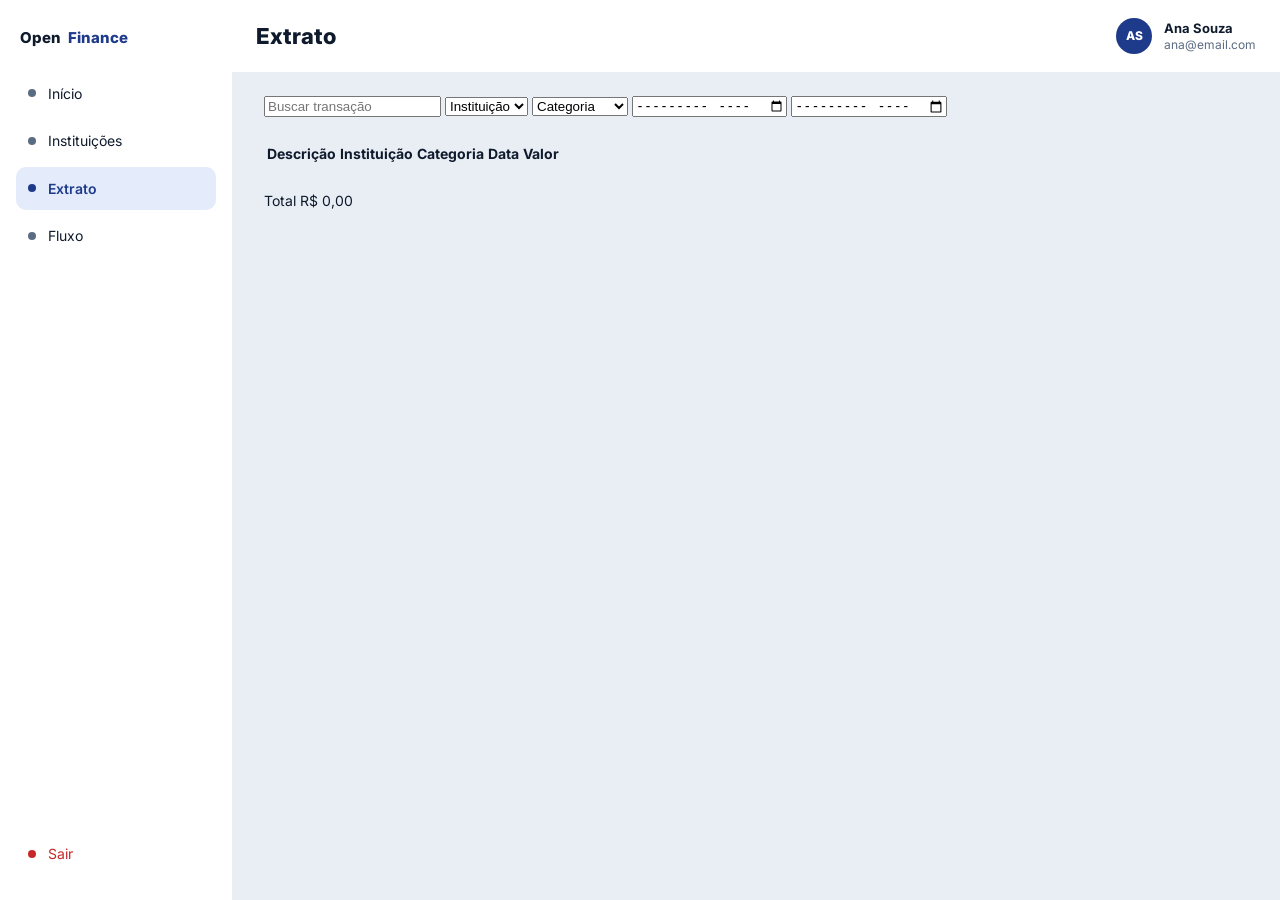
==== extrato.html @ b5f4c456 "Add files via upload Adicionados extratos e fluxos" ====
<!DOCTYPE html>
<html lang="pt-BR">
<head>
  <meta charset="UTF-8">
  <meta name="viewport" content="width=device-width, initial-scale=1">
  <title>Extrato · Open Finance Hub</title>

  <!-- Fonte Inter (Google Fonts) -->
  <link rel="preconnect" href="https://fonts.googleapis.com">
  <link rel="preconnect" href="https://fonts.gstatic.com" crossorigin>
  <link href="https://fonts.googleapis.com/css2?family=IM+Fell+DW+Pica:ital@0;1&family=Inter:ital,opsz,wght@0,14..32,100..900;1,14..32,100..900&display=swap" rel="stylesheet">

  <link rel="stylesheet" href="css/base.css">
  <link rel="stylesheet" href="css/layout.css">
  <link rel="stylesheet" href="css/componentes.css">
  <link rel="stylesheet" href="css/extrato.css">
</head>
<body>

  <div class="app">

    <!-- Fundo escuro atrás do menu no mobile (fecha o menu ao clicar) -->
    <div class="overlay" id="overlay" hidden></div>

    <!-- ===== Barra lateral ===== -->
    <aside class="sidebar" id="sidebar">
      <p class="sidebar__logo">Open <span>Finance</span></p>

      <nav class="menu" aria-label="Navegação principal">
        <ul class="menu__list">
          <li><a href="inicio.html" class="menu__link">Início</a></li>
          <li><a href="instituicoes.html" class="menu__link">Instituições</a></li>
          <li><a href="extrato.html" class="menu__link is-active" aria-current="page">Extrato</a></li>
          <li><a href="fluxo.html" class="menu__link">Fluxo</a></li>
        </ul>
      </nav>

      <button type="button" class="logout" id="btn-sair">Sair</button>
    </aside>

    <!-- ===== Área principal ===== -->
    <div class="content">

      <!-- Topo: título da tela + perfil -->
      <header class="topbar">
        <div class="topbar__left">
          <button
            type="button"
            class="hamburger"
            id="btn-menu"
            aria-label="Abrir menu"
            aria-controls="sidebar"
            aria-expanded="false">
            <span class="hamburger__bar"></span>
            <span class="hamburger__bar"></span>
            <span class="hamburger__bar"></span>
          </button>
          <h1 class="topbar__title">Extrato</h1>
        </div>

        <div class="profile">
          <span class="profile__avatar" aria-hidden="true">AS</span>
          <div class="profile__info">
            <span class="profile__name">Ana Souza</span>
            <span class="profile__email">ana@email.com</span>
          </div>
        </div>
      </header>

      <main class="main" id="conteudo">

        <!-- Filtros -->
        <form class="filtros" role="search" aria-label="Filtrar transações" onsubmit="return false">
          <label class="sr-only" for="busca">Buscar transação</label>
          <input class="filtros__campo filtros__busca" type="search" id="busca" placeholder="Buscar transação">

          <label class="sr-only" for="instituicao">Instituição</label>
          <select class="filtros__campo" id="instituicao">
            <option value="">Instituição</option>
            <option>Nubank</option>
            <option>Inter</option>
          </select>

          <label class="sr-only" for="categoria">Categoria</label>
          <select class="filtros__campo" id="categoria">
            <option value="">Categoria</option>
            <option>Alimentação</option>
            <option>Receita</option>
          </select>

          <label class="sr-only" for="de">Período inicial (mês e ano)</label>
          <input class="filtros__campo" type="month" id="de" aria-describedby="erro-datas">
          <label class="sr-only" for="ate">Período final (mês e ano)</label>
          <input class="filtros__campo" type="month" id="ate" aria-describedby="erro-datas">
        </form>

        <!-- Erro de período: aparece só quando "De" é depois de "Até" -->
        <p class="aviso-erro" id="erro-datas" role="alert" hidden></p>

        <!-- Filtros aplicados -->
        <section class="aplicados" id="aplicados" aria-label="Filtros aplicados" hidden>
          <div>
            <p class="aplicados__rotulo">Filtros aplicados:</p>
            <ul class="chips" id="chips"></ul>
          </div>
          <button type="button" class="link-btn" id="limpar">Limpar filtros</button>
        </section>

        <!-- Tabela de transações / estado vazio -->
        <section class="tx" aria-label="Transações">
          <div class="tx__scroll" id="tx-tabela">
            <table class="tx__table">
              <thead>
                <tr>
                  <th scope="col">Descrição</th>
                  <th scope="col">Instituição</th>
                  <th scope="col">Categoria</th>
                  <th scope="col">Data</th>
                  <th scope="col" class="tx__num">Valor</th>
                </tr>
              </thead>
              <tbody id="tx-linhas"></tbody>
            </table>
          </div>
          <div class="vazio" id="vazio" hidden>
            <p class="vazio__titulo">Nenhuma transação encontrada</p>
            <p class="vazio__texto" id="vazio-texto">Ajuste o período para ver resultados.</p>
          </div>
        </section>

        <p class="total" aria-live="polite">
          <span>Total</span>
          <span id="total">R$ 0,00</span>
        </p>
      </main>
    </div>
  </div>

  <script src="js/layout.js"></script>
  <script src="js/extrato.js"></script>
</body>
</html>
---- css/base.css ----
/* ==========================================================
   Open Finance Hub — base.css
   Design System + reset, compartilhados por TODAS as telas.
   Toda página nova deve carregar este arquivo primeiro.
   ========================================================== */

/* ---------- 1. Design System (variáveis globais) ---------- */
:root {
  /* Cores */
  --cor-pri:   rgba(30, 58, 138, 1);     /* Azul escuro principal */
  --cor-pri2:  rgba(228, 235, 251, 1);   /* Fundo de chips/avisos */
  --cor-on:    rgba(255, 255, 255, 1);   /* Texto sobre primária */
  --cor-ok:    rgba(11, 138, 76, 1);     /* Verde sucesso */
  --cor-okbg:  rgba(224, 244, 234, 1);   /* Fundo sucesso */
  --cor-bad:   rgba(198, 40, 40, 1);     /* Vermelho erro */
  --cor-badbg: rgba(253, 234, 234, 1);   /* Fundo erro */
  --cor-wn:    rgba(154, 91, 0, 1);      /* Atenção */
  --cor-wnbg:  rgba(255, 241, 214, 1);   /* Fundo atenção */
  --cor-bg:    rgba(233, 237, 244, 1);   /* Fundo da página */
  --cor-sf:    rgba(255, 255, 255, 1);   /* Superfícies/cards */
  --cor-tx:    rgba(15, 27, 45, 1);      /* Texto principal */
  --cor-mu:    rgba(91, 107, 130, 1);    /* Texto de apoio */
  --cor-ln:    rgba(219, 226, 236, 1);   /* Bordas e divisores */

  /* Tipografia (Inter) — shorthand: peso tamanho/altura-de-linha família */
  --font-28-extrabold: 800 28px/1.2 "Inter", sans-serif;  /* Patrimônio total */
  --font-22-extrabold: 800 22px/1.2 "Inter", sans-serif;  /* Título de tela */
  --font-16-extrabold: 800 16px/1.3 "Inter", sans-serif;  /* Título de seção */
  --font-14-regular:   400 14px/1.4 "Inter", sans-serif;  /* Corpo e valores */
  --font-12-semibold:  600 12px/1.4 "Inter", sans-serif;  /* Rótulo */
  --font-12-regular:   400 12px/1.4 "Inter", sans-serif;  /* Apoio e legendas */

  /* Espaçamentos */
  --esp-4:  4px;
  --esp-8:  8px;
  --esp-12: 12px;
  --esp-16: 16px;
  --esp-24: 24px;

  /* Raios */
  --raio-10: 10px;  /* inputs */
  --raio-14: 14px;  /* cards */
  --raio-20: 20px;  /* sheets */
}

/* ---------- 2. Reset básico ---------- */
*, *::before, *::after { box-sizing: border-box; }

body {
  margin: 0;
  font: var(--font-14-regular);
  color: var(--cor-tx);
  background: var(--cor-bg);
}

h1, h2, h3, p, ul { margin: 0; padding: 0; }
ul { list-style: none; }

button { font: inherit; cursor: pointer; }

/* Texto só para leitores de tela */
.sr-only {
  position: absolute;
  width: 1px;
  height: 1px;
  overflow: hidden;
  clip: rect(0 0 0 0);
  white-space: nowrap;
}

/* ---------- 3. Foco visível (links e botões de todas as telas) ---------- */
a:focus-visible,
button:focus-visible {
  outline: 2px solid var(--cor-pri);
  outline-offset: 2px;
  border-radius: var(--raio-10);
}
---- css/layout.css ----
/* ==========================================================
   Open Finance Hub — layout.css
   Estrutura das telas logadas: sidebar, topo, perfil, menu mobile.
   Depende de base.css
   ========================================================== */

:root {
  /* Largura da barra lateral */
  --largura-sidebar: 232px;
}

/* ---------- 4. Estrutura geral (desktop) ---------- */
.app {
  display: grid;
  grid-template-columns: var(--largura-sidebar) 1fr;
  min-height: 100vh;
}

.content {
  display: flex;
  flex-direction: column;
  min-width: 0;   /* evita estouro de largura dentro do grid */
}

/* ---------- 5. Barra lateral ---------- */
.sidebar {
  position: sticky;      /* fixa à esquerda durante a rolagem */
  top: 0;
  display: flex;
  flex-direction: column;
  height: 100vh;
  padding: var(--esp-24) var(--esp-16);
  background: var(--cor-sf);
}

.sidebar__logo {
  margin: var(--esp-4) var(--esp-4) var(--esp-24);
  font: var(--font-16-extrabold);
  font-size: 15px;
}

.sidebar__logo span { color: var(--cor-pri); margin-left: var(--esp-4); }

/* Itens do menu */
.menu__list { display: grid; gap: var(--esp-4); }

.menu__link {
  display: flex;
  align-items: center;
  gap: var(--esp-12);
  padding: var(--esp-12);
  font: var(--font-14-regular);
  color: var(--cor-tx);
  text-decoration: none;
  border-radius: var(--raio-10);
}

/* Bolinha à esquerda de cada item */
.menu__link::before {
  content: "";
  width: 8px;
  height: 8px;
  background: var(--cor-mu);
  border-radius: 50%;
}

.menu__link:hover { background: var(--cor-bg); }

/* Item ativo */
.menu__link.is-active {
  font-weight: 600;
  color: var(--cor-pri);
  background: var(--cor-pri2);
}
.menu__link.is-active::before { background: var(--cor-pri); }

/* Botão Sair (rodapé da sidebar) */
.logout {
  display: flex;
  align-items: center;
  gap: var(--esp-12);
  margin-top: auto;     /* empurra para o final */
  padding: var(--esp-12);
  font: var(--font-14-regular);
  color: var(--cor-bad);
  background: none;
  border: 0;
  border-radius: var(--raio-10);
}

.logout::before {
  content: "";
  width: 8px;
  height: 8px;
  background: var(--cor-bad);
  border-radius: 50%;
}

.logout:hover { background: var(--cor-badbg); }

/* ---------- 6. Topo (header) ---------- */
.topbar {
  display: flex;
  align-items: center;
  justify-content: space-between;
  gap: var(--esp-16);
  height: 72px;
  padding: 0 var(--esp-24) 0 var(--esp-24);
  background: var(--cor-sf);
}

.topbar__left { display: flex; align-items: center; gap: var(--esp-12); }

.topbar__title { font: var(--font-22-extrabold); }

/* Perfil do usuário */
.profile { display: flex; align-items: center; gap: var(--esp-12); }

.profile__avatar {
  display: grid;
  place-items: center;
  width: 36px;
  height: 36px;
  font: var(--font-12-semibold);
  font-weight: 800;
  color: var(--cor-on);
  background: var(--cor-pri);
  border-radius: 50%;
}

.profile__info { display: flex; flex-direction: column; }
.profile__name { font: var(--font-12-semibold); font-weight: 700; font-size: 13px; }
.profile__email { font: var(--font-12-regular); color: var(--cor-mu); }

/* Hambúrguer: escondido no desktop */
.hamburger {
  display: none;
  flex-direction: column;
  justify-content: center;
  gap: 4px;
  width: 40px;
  height: 40px;
  padding: 0 var(--esp-8);
  background: none;
  border: 1px solid var(--cor-ln);
  border-radius: var(--raio-10);
}

.hamburger__bar {
  height: 2px;
  background: var(--cor-tx);
  border-radius: 2px;
}

/* ---------- Área principal (padding e espaçamento padrão das telas) ---------- */
.main {
  display: grid;
  gap: var(--esp-24);
  align-content: start;
  padding: var(--esp-24) 32px;
}

/* ---------- 9. Overlay do menu mobile ---------- */
.overlay {
  position: fixed;
  inset: 0;
  z-index: 10;
  background: rgba(15, 27, 45, 0.45);
}
.overlay[hidden] { display: none; }

/* ---------- Responsividade do layout ---------- */
@media (max-width: 900px) {
  .app { grid-template-columns: 1fr; }

  /* Sidebar vira menu lateral que desliza por cima do conteúdo */
  .sidebar {
    position: fixed;
    inset: 0 auto 0 0;
    z-index: 20;
    width: 260px;
    transform: translateX(-100%);
    transition: transform 0.2s ease;
  }
  .sidebar.is-open { transform: translateX(0); }

  .hamburger { display: flex; }

  .topbar { padding: 0 var(--esp-16); }
  .topbar__title { font-size: 20px; }
  .profile__email { display: none; }

  .main { padding: var(--esp-16); }
}

@media (prefers-reduced-motion: reduce) {
  .sidebar { transition: none; }
}
---- css/componentes.css ----
/* ==========================================================
   Open Finance Hub — componentes.css
   Componentes reutilizados em mais de uma tela.
   Depende de base.css
   ========================================================== */

/* Logo da instituição (quadrado com iniciais) */
.inst-logo {
  display: grid;
  place-items: center;
  flex: none;
  width: 36px;
  height: 36px;
  font: var(--font-12-semibold);
  font-weight: 800;
  color: var(--cor-on);
  border-radius: var(--raio-10);
}
.inst-logo--nu { background: rgba(130, 10, 209, 1); }
.inst-logo--in { background: rgba(236, 108, 0, 1); }
.inst-logo--it { background: rgba(10, 61, 145, 1); }
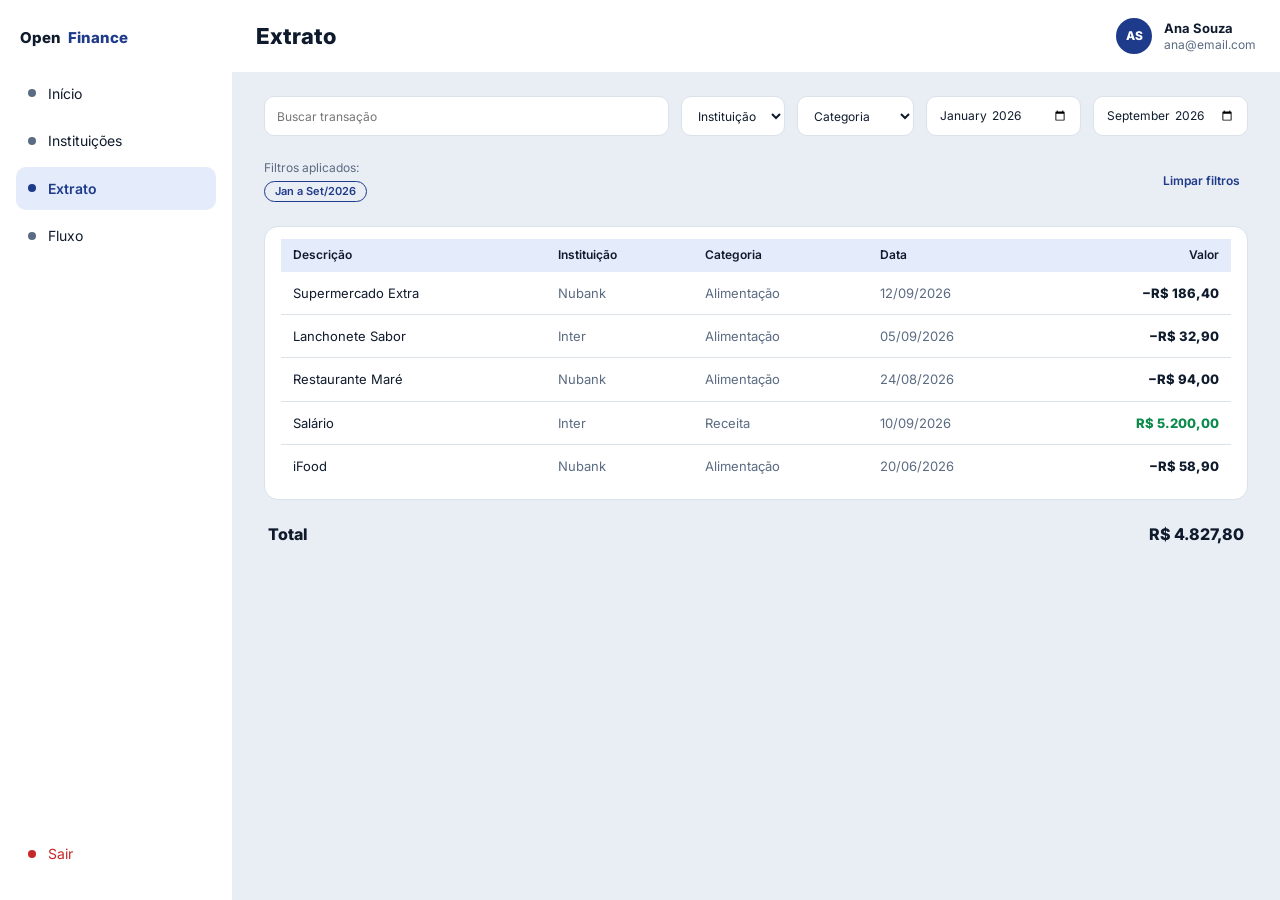
==== commit 39e0a7b6: "ajusta responsividade" ====
--- a/extrato.html
+++ b/extrato.html
@@ -5,7 +5,7 @@
   <meta name="viewport" content="width=device-width, initial-scale=1">
   <title>Extrato · Open Finance Hub</title>
 
-  <!-- Fonte Inter (Google Fonts) -->
+
   <link rel="preconnect" href="https://fonts.googleapis.com">
   <link rel="preconnect" href="https://fonts.gstatic.com" crossorigin>
   <link href="https://fonts.googleapis.com/css2?family=IM+Fell+DW+Pica:ital@0;1&family=Inter:ital,opsz,wght@0,14..32,100..900;1,14..32,100..900&display=swap" rel="stylesheet">
@@ -19,10 +19,10 @@
 
   <div class="app">
 
-    <!-- Fundo escuro atrás do menu no mobile (fecha o menu ao clicar) -->
+    
     <div class="overlay" id="overlay" hidden></div>
 
-    <!-- ===== Barra lateral ===== -->
+    
     <aside class="sidebar" id="sidebar">
       <p class="sidebar__logo">Open <span>Finance</span></p>
 
@@ -38,10 +38,10 @@
       <button type="button" class="logout" id="btn-sair">Sair</button>
     </aside>
 
-    <!-- ===== Área principal ===== -->
+   
     <div class="content">
 
-      <!-- Topo: título da tela + perfil -->
+      
       <header class="topbar">
         <div class="topbar__left">
           <button
@@ -69,7 +69,7 @@
 
       <main class="main" id="conteudo">
 
-        <!-- Filtros -->
+       
         <form class="filtros" role="search" aria-label="Filtrar transações" onsubmit="return false">
           <label class="sr-only" for="busca">Buscar transação</label>
           <input class="filtros__campo filtros__busca" type="search" id="busca" placeholder="Buscar transação">
@@ -94,10 +94,10 @@
           <input class="filtros__campo" type="month" id="ate" aria-describedby="erro-datas">
         </form>
 
-        <!-- Erro de período: aparece só quando "De" é depois de "Até" -->
+        
         <p class="aviso-erro" id="erro-datas" role="alert" hidden></p>
 
-        <!-- Filtros aplicados -->
+        
         <section class="aplicados" id="aplicados" aria-label="Filtros aplicados" hidden>
           <div>
             <p class="aplicados__rotulo">Filtros aplicados:</p>
@@ -106,7 +106,7 @@
           <button type="button" class="link-btn" id="limpar">Limpar filtros</button>
         </section>
 
-        <!-- Tabela de transações / estado vazio -->
+        
         <section class="tx" aria-label="Transações">
           <div class="tx__scroll" id="tx-tabela">
             <table class="tx__table">
--- a/css/base.css
+++ b/css/base.css
@@ -1,49 +1,42 @@
-/* ==========================================================
-   Open Finance Hub — base.css
-   Design System + reset, compartilhados por TODAS as telas.
-   Toda página nova deve carregar este arquivo primeiro.
-   ========================================================== */
+  :root {
+ 
+  --cor-pri:   rgba(30, 58, 138, 1);    
+  --cor-pri2:  rgba(228, 235, 251, 1);  
+  --cor-on:    rgba(255, 255, 255, 1);  
+  --cor-ok:    rgba(11, 138, 76, 1);    
+  --cor-okbg:  rgba(224, 244, 234, 1);  
+  --cor-bad:   rgba(198, 40, 40, 1);    
+  --cor-badbg: rgba(253, 234, 234, 1);  
+  --cor-wn:    rgba(154, 91, 0, 1);     
+  --cor-wnbg:  rgba(255, 241, 214, 1);  
+  --cor-bg:    rgba(233, 237, 244, 1);  
+  --cor-sf:    rgba(255, 255, 255, 1);  
+  --cor-tx:    rgba(15, 27, 45, 1);     
+  --cor-mu:    rgba(91, 107, 130, 1);   
+  --cor-ln:    rgba(219, 226, 236, 1);  
 
-/* ---------- 1. Design System (variáveis globais) ---------- */
-:root {
-  /* Cores */
-  --cor-pri:   rgba(30, 58, 138, 1);     /* Azul escuro principal */
-  --cor-pri2:  rgba(228, 235, 251, 1);   /* Fundo de chips/avisos */
-  --cor-on:    rgba(255, 255, 255, 1);   /* Texto sobre primária */
-  --cor-ok:    rgba(11, 138, 76, 1);     /* Verde sucesso */
-  --cor-okbg:  rgba(224, 244, 234, 1);   /* Fundo sucesso */
-  --cor-bad:   rgba(198, 40, 40, 1);     /* Vermelho erro */
-  --cor-badbg: rgba(253, 234, 234, 1);   /* Fundo erro */
-  --cor-wn:    rgba(154, 91, 0, 1);      /* Atenção */
-  --cor-wnbg:  rgba(255, 241, 214, 1);   /* Fundo atenção */
-  --cor-bg:    rgba(233, 237, 244, 1);   /* Fundo da página */
-  --cor-sf:    rgba(255, 255, 255, 1);   /* Superfícies/cards */
-  --cor-tx:    rgba(15, 27, 45, 1);      /* Texto principal */
-  --cor-mu:    rgba(91, 107, 130, 1);    /* Texto de apoio */
-  --cor-ln:    rgba(219, 226, 236, 1);   /* Bordas e divisores */
+ 
+  --font-28-extrabold: 800 28px/1.2 "Inter", sans-serif; 
+  --font-22-extrabold: 800 22px/1.2 "Inter", sans-serif; 
+  --font-16-extrabold: 800 16px/1.3 "Inter", sans-serif; 
+  --font-14-regular:   400 14px/1.4 "Inter", sans-serif; 
+  --font-12-semibold:  600 12px/1.4 "Inter", sans-serif; 
+  --font-12-regular:   400 12px/1.4 "Inter", sans-serif; 
 
-  /* Tipografia (Inter) — shorthand: peso tamanho/altura-de-linha família */
-  --font-28-extrabold: 800 28px/1.2 "Inter", sans-serif;  /* Patrimônio total */
-  --font-22-extrabold: 800 22px/1.2 "Inter", sans-serif;  /* Título de tela */
-  --font-16-extrabold: 800 16px/1.3 "Inter", sans-serif;  /* Título de seção */
-  --font-14-regular:   400 14px/1.4 "Inter", sans-serif;  /* Corpo e valores */
-  --font-12-semibold:  600 12px/1.4 "Inter", sans-serif;  /* Rótulo */
-  --font-12-regular:   400 12px/1.4 "Inter", sans-serif;  /* Apoio e legendas */
-
-  /* Espaçamentos */
+ 
   --esp-4:  4px;
   --esp-8:  8px;
   --esp-12: 12px;
   --esp-16: 16px;
   --esp-24: 24px;
 
-  /* Raios */
-  --raio-10: 10px;  /* inputs */
-  --raio-14: 14px;  /* cards */
-  --raio-20: 20px;  /* sheets */
+ 
+  --raio-10: 10px; 
+  --raio-14: 14px; 
+  --raio-20: 20px; 
 }
 
-/* ---------- 2. Reset básico ---------- */
+
 *, *::before, *::after { box-sizing: border-box; }
 
 body {
@@ -58,7 +51,7 @@
 
 button { font: inherit; cursor: pointer; }
 
-/* Texto só para leitores de tela */
+
 .sr-only {
   position: absolute;
   width: 1px;
@@ -68,7 +61,7 @@
   white-space: nowrap;
 }
 
-/* ---------- 3. Foco visível (links e botões de todas as telas) ---------- */
+
 a:focus-visible,
 button:focus-visible {
   outline: 2px solid var(--cor-pri);
--- a/css/layout.css
+++ b/css/layout.css
@@ -1,15 +1,9 @@
-/* ==========================================================
-   Open Finance Hub — layout.css
-   Estrutura das telas logadas: sidebar, topo, perfil, menu mobile.
-   Depende de base.css
-   ========================================================== */
-
 :root {
-  /* Largura da barra lateral */
+
   --largura-sidebar: 232px;
 }
 
-/* ---------- 4. Estrutura geral (desktop) ---------- */
+
 .app {
   display: grid;
   grid-template-columns: var(--largura-sidebar) 1fr;
@@ -19,12 +13,12 @@
 .content {
   display: flex;
   flex-direction: column;
-  min-width: 0;   /* evita estouro de largura dentro do grid */
-}
-
-/* ---------- 5. Barra lateral ---------- */
+  min-width: 0;   
+}
+
+
 .sidebar {
-  position: sticky;      /* fixa à esquerda durante a rolagem */
+  position: sticky;      
   top: 0;
   display: flex;
   flex-direction: column;
@@ -41,7 +35,7 @@
 
 .sidebar__logo span { color: var(--cor-pri); margin-left: var(--esp-4); }
 
-/* Itens do menu */
+
 .menu__list { display: grid; gap: var(--esp-4); }
 
 .menu__link {
@@ -55,7 +49,7 @@
   border-radius: var(--raio-10);
 }
 
-/* Bolinha à esquerda de cada item */
+
 .menu__link::before {
   content: "";
   width: 8px;
@@ -66,7 +60,7 @@
 
 .menu__link:hover { background: var(--cor-bg); }
 
-/* Item ativo */
+
 .menu__link.is-active {
   font-weight: 600;
   color: var(--cor-pri);
@@ -74,12 +68,12 @@
 }
 .menu__link.is-active::before { background: var(--cor-pri); }
 
-/* Botão Sair (rodapé da sidebar) */
+
 .logout {
   display: flex;
   align-items: center;
   gap: var(--esp-12);
-  margin-top: auto;     /* empurra para o final */
+  margin-top: auto;     
   padding: var(--esp-12);
   font: var(--font-14-regular);
   color: var(--cor-bad);
@@ -98,7 +92,7 @@
 
 .logout:hover { background: var(--cor-badbg); }
 
-/* ---------- 6. Topo (header) ---------- */
+
 .topbar {
   display: flex;
   align-items: center;
@@ -113,7 +107,7 @@
 
 .topbar__title { font: var(--font-22-extrabold); }
 
-/* Perfil do usuário */
+
 .profile { display: flex; align-items: center; gap: var(--esp-12); }
 
 .profile__avatar {
@@ -132,7 +126,7 @@
 .profile__name { font: var(--font-12-semibold); font-weight: 700; font-size: 13px; }
 .profile__email { font: var(--font-12-regular); color: var(--cor-mu); }
 
-/* Hambúrguer: escondido no desktop */
+
 .hamburger {
   display: none;
   flex-direction: column;
@@ -152,7 +146,7 @@
   border-radius: 2px;
 }
 
-/* ---------- Área principal (padding e espaçamento padrão das telas) ---------- */
+
 .main {
   display: grid;
   gap: var(--esp-24);
@@ -160,7 +154,7 @@
   padding: var(--esp-24) 32px;
 }
 
-/* ---------- 9. Overlay do menu mobile ---------- */
+
 .overlay {
   position: fixed;
   inset: 0;
@@ -169,30 +163,64 @@
 }
 .overlay[hidden] { display: none; }
 
-/* ---------- Responsividade do layout ---------- */
+
 @media (max-width: 900px) {
+  
+  :root { --altura-tabbar: 48px; }
+
   .app { grid-template-columns: 1fr; }
 
-  /* Sidebar vira menu lateral que desliza por cima do conteúdo */
+
+  .content { padding-bottom: calc(var(--altura-tabbar) + env(safe-area-inset-bottom, 0px)); }
+
+  
   .sidebar {
     position: fixed;
-    inset: 0 auto 0 0;
+    inset: auto 0 0 0;
     z-index: 20;
-    width: 260px;
-    transform: translateX(-100%);
-    transition: transform 0.2s ease;
-  }
-  .sidebar.is-open { transform: translateX(0); }
-
-  .hamburger { display: flex; }
+    width: auto;
+    height: calc(var(--altura-tabbar) + env(safe-area-inset-bottom, 0px));
+    padding: 0 0 env(safe-area-inset-bottom, 0px);
+    background: var(--cor-sf);
+    border-top: 1px solid var(--cor-ln);
+  }
+
+  .sidebar__logo,
+  .logout { display: none; }
+
+  .menu { height: 100%; }
+
+  .menu__list {
+    grid-template-columns: repeat(4, 1fr);
+    gap: 0;
+    height: 100%;
+  }
+
+  .menu__list li { display: flex; }
+
+  .menu__link {
+    flex: 1;
+    justify-content: center;
+    padding: 0 var(--esp-4);
+    font: var(--font-12-semibold);
+    color: var(--cor-mu);
+    text-align: center;
+    border-radius: 0;
+  }
+
+  
+  .menu__link::before { display: none; }
+  .menu__link:hover { background: none; }
+
+  .menu__link.is-active {
+    font-weight: 700;
+    color: var(--cor-pri);
+    background: none;
+  }
 
   .topbar { padding: 0 var(--esp-16); }
   .topbar__title { font-size: 20px; }
   .profile__email { display: none; }
 
   .main { padding: var(--esp-16); }
-}
-
-@media (prefers-reduced-motion: reduce) {
-  .sidebar { transition: none; }
-}
+  }
--- a/css/componentes.css
+++ b/css/componentes.css
@@ -1,10 +1,6 @@
-/* ==========================================================
-   Open Finance Hub — componentes.css
-   Componentes reutilizados em mais de uma tela.
-   Depende de base.css
-   ========================================================== */
 
-/* Logo da instituição (quadrado com iniciais) */
+
+
 .inst-logo {
   display: grid;
   place-items: center;
--- a/css/extrato.css
+++ b/css/extrato.css
@@ -0,0 +1,105 @@
+
+
+
+.filtros { display: flex; flex-wrap: wrap; gap: var(--esp-12); }
+
+.filtros__campo {
+  height: 40px;
+  padding: 0 var(--esp-12);
+  font: var(--font-12-regular);
+  color: var(--cor-tx);
+  background: var(--cor-sf);
+  border: 1px solid var(--cor-ln);
+  border-radius: var(--raio-10);
+}
+.filtros__busca { flex: 1 1 240px; }
+select.filtros__campo { cursor: pointer; }
+
+
+.filtros__campo:focus-visible {
+  outline: 2px solid var(--cor-pri);
+  outline-offset: 2px;
+  border-color: var(--cor-pri);
+}
+
+
+.filtros__campo[aria-invalid="true"] { color: var(--cor-bad); border-color: var(--cor-bad); }
+
+
+.aviso-erro {
+  padding: var(--esp-12) var(--esp-16);
+  font: var(--font-12-regular);
+  color: var(--cor-bad);
+  background: var(--cor-badbg);
+  border-radius: var(--raio-10);
+}
+
+
+.aplicados {
+  display: flex;
+  align-items: center;
+  justify-content: space-between;
+  gap: var(--esp-12);
+  flex-wrap: wrap;
+}
+.aplicados__rotulo { margin-bottom: var(--esp-4); font: var(--font-12-regular); color: var(--cor-mu); }
+.chips { display: flex; flex-wrap: wrap; gap: var(--esp-8); }
+.chip {
+  padding: 2px 10px;
+  font: var(--font-12-semibold);
+  font-size: 11px;
+  color: var(--cor-pri);
+  border: 1px solid var(--cor-pri);
+  border-radius: 999px;
+}
+.link-btn {
+  padding: var(--esp-4) var(--esp-8);
+  font: var(--font-12-semibold);
+  color: var(--cor-pri);
+  background: none;
+  border: 0;
+}
+
+
+.tx {
+  padding: var(--esp-12) var(--esp-16);
+  background: var(--cor-sf);
+  border: 1px solid var(--cor-ln);
+  border-radius: var(--raio-14);
+}
+.tx__scroll { overflow-x: auto; }  
+.tx__table { width: 100%; min-width: 560px; border-collapse: collapse; }
+.tx__table th {
+  padding: var(--esp-8) var(--esp-12);
+  font: var(--font-12-semibold);
+  text-align: left;
+  background: var(--cor-pri2);
+}
+.tx__table td {
+  padding: var(--esp-12);
+  font: var(--font-12-regular);
+  font-size: 13px;
+  color: var(--cor-mu);
+  border-bottom: 1px solid var(--cor-ln);
+}
+.tx__table tbody tr:last-child td { border-bottom: 0; }
+.tx__table td:first-child { color: var(--cor-tx); }
+.tx__num { text-align: right !important; }
+.tx__valor { font-weight: 800 !important; color: var(--cor-tx) !important; white-space: nowrap; }
+.tx__valor--pos { color: var(--cor-ok) !important; }
+
+
+.vazio { padding: var(--esp-24) var(--esp-16); text-align: center; }
+.vazio__titulo { font: var(--font-14-regular); font-weight: 700; }
+.vazio__texto { font: var(--font-12-regular); color: var(--cor-mu); }
+
+
+.aviso-erro[hidden], .aplicados[hidden], .vazio[hidden], .tx__scroll[hidden] { display: none; }
+
+
+.total { display: flex; justify-content: space-between; padding: 0 var(--esp-4); font: var(--font-16-extrabold); }
+
+@media (max-width: 900px) {
+  .filtros__campo { flex: 1 1 calc(50% - var(--esp-12)); }
+  .filtros__busca { flex-basis: 100%; }
+}
